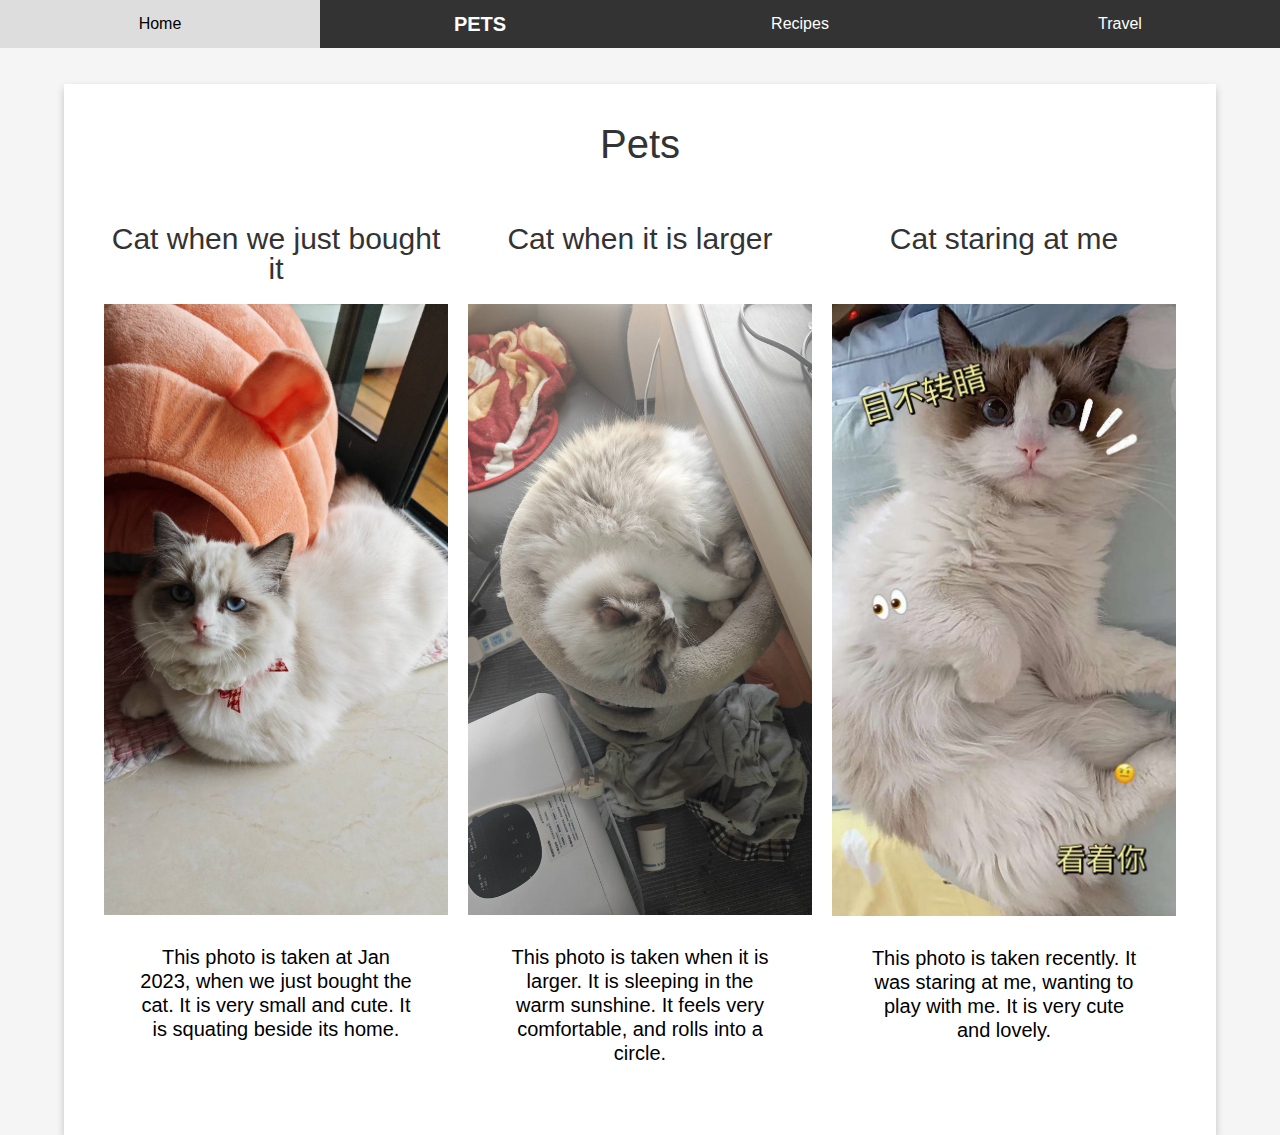
==== pets.html @ e6b9c2a6 "init" ====
<!DOCTYPE html>
<html lang="en">
<head>
    <meta charset="UTF-8">
    <meta name="viewport" content="width=device-width, initial-scale=1.0">
    <title>Pets</title>
    <link rel="stylesheet" href="css/html5reset.css">
    <link rel="stylesheet" href="css/all.css">
</head>
<body>
    <header>
        <nav>
            <ul>
                <li><a href = "index.html">Home</a></li>
                <li><a href = "pets.html"  class="current">Pets</a></li>
                <li><a href = "recipes.html">Recipes</a></li>
                <li><a href = "travel.html">Travel</a></li>
            </ul>
        </nav>
        <a href = "#main" class="skipmain">Skip to Main Content</a>
    </header>
    <main id="main">
        <h1>Pets</h1>
        <div>



            <div class="grid1">
                <div>
                    <h2>Cat when we just bought it</h2>
                    <img src="images/cat5.jpg" width = "400" alt="A small cat">
                    <p>
                        This photo is taken at Jan 2023, when we just bought the cat. It is very small and cute. It is squating beside its home.
                    </p>
                </div>
                <div>
                    <h2>Cat when it is larger</h2>
                    <img src="images/cat2.jpeg" width = "400" alt="A cat is sleeping">
                    <p>
                        This photo is taken when it is larger. It is sleeping in the warm sunshine. It feels very comfortable, and rolls into a circle.
                    </p>
                </div>
                <div>
                    <h2>Cat staring at me</h2>
                    <img src="images/cat4.jpeg" width = "400" alt="A cat is staring at me">
                    <p>
                        This photo is taken recently. It was staring at me, wanting to play with me. It is very cute and lovely.
                    </p>
                </div>
            </div>
        
        </div>
    </main>
    
</body>
</html>
---- css/all.css ----
/* 全局样式 */
body {
    font-family: 'Arial', sans-serif;
    margin: 0;
    padding: 0;
    background-color: #f5f5f5;
}

/* 导航栏样式 */
nav ul {
    list-style-type: none;
    margin: 0;
    padding: 0;
    background-color: #333;
    overflow: hidden;
    width: 100%;
}

nav ul li {
    float: left;
    width: 25%;
    vertical-align: middle;
    text-align: center;
}

nav ul li a {
    display: flex;
    color: white;
    text-align: center;
    align-items: center;
    vertical-align: middle;
    justify-content: center;
    padding: 14px 20px;
    text-decoration: none;
    height: 20px;
}

nav ul li a:hover {
    background-color: #ddd;
    color: black;
}

/* 主要内容区域 */
main {
    padding: 20px;
    background-color: #ffffff;
    margin-top: 20px;
    margin-left: 5%;
    margin-right: 5%;
    width: auto;
    /* max-width: 90%; */
    box-shadow: 0 4px 8px 0 rgba(0,0,0,0.2);
}

h1 {
    color: #333333;
    font-size: 40px;
    text-align: center;
    padding: 20px 0 20px 0;
}

h2 {
    color: #333333;
    font-size: 30px;
    text-align: center;
    padding: 40px 0 20px 0;
}

/* main div {
    display: grid;
    grid-template-columns: repeat(auto-fit, minmax(200px, 1fr));
    gap: 20px;
    padding: 20px;
} */

.grid1 {
    display: grid;
    grid-template-columns: repeat(auto-fit, minmax(200px, 1fr));
    gap: 0 20px;
    padding: 0 20px 0 20px;
}

.grid1 h2{
    min-height: 60px;
    text-align: center;
}

.grid1 p {
    font-size: 20px;
    text-align: center;
    width: 80%;
    padding-left: 10%;
    padding-top: 30px;
    padding-bottom: 50px;
    line-height: 1.2;
}

p {
    font-size: 20px;
    text-align: center;
    width: 80%;
    padding-left: 10%;
    padding-top: 30px;
    padding-bottom: 50px;
    line-height: 1.2;
}

p.travel {
    line-height: 1.5;
    padding-bottom: 20px;
    width: 60%;
    padding-left: 20%;
}

/* 图片样式 */
img {
    max-width: 100%;
    height: auto;
    display: block; /* This makes images center if you want */
    margin-left: auto;
    margin-right: auto;
    /* padding-top: 20px; */
}

/* 适应小屏幕 */
@media screen and (max-width: 600px) {
    nav ul li {
        float: none;
        width: auto;
    }
    p.travel{
        width: 100%;
        padding-left: 0%;
    }
}

.skipmain {
    color: rgba(0, 0, 0, 0);
}

.skipmain:focus {
    color: rgb(10, 21, 240);
}

.current {
    text-transform: uppercase;
    font-weight: 900;
    font-size: 20px;
}
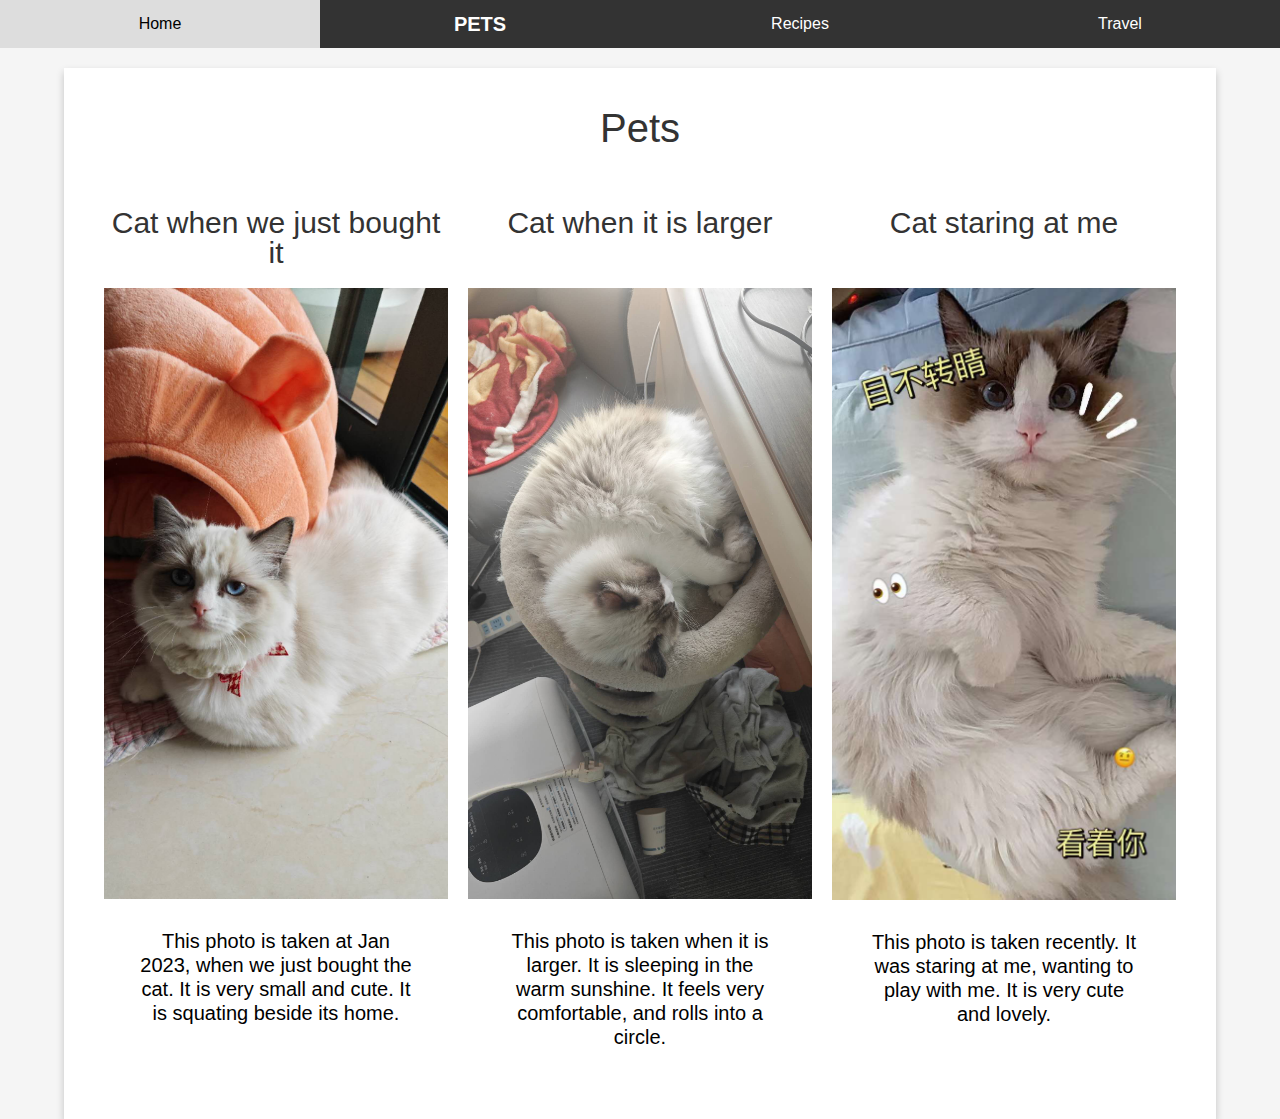
==== commit 5cda4269: "fix skip to main" ====
--- a/pets.html
+++ b/pets.html
@@ -9,6 +9,7 @@
 </head>
 <body>
     <header>
+        <a href = "#main" class="skipmain">Skip to Main Content</a>
         <nav>
             <ul>
                 <li><a href = "index.html">Home</a></li>
@@ -17,7 +18,6 @@
                 <li><a href = "travel.html">Travel</a></li>
             </ul>
         </nav>
-        <a href = "#main" class="skipmain">Skip to Main Content</a>
     </header>
     <main id="main">
         <h1>Pets</h1>
--- a/css/all.css
+++ b/css/all.css
@@ -1,4 +1,3 @@
-/* 全局样式 */
 body {
     font-family: 'Arial', sans-serif;
     margin: 0;
@@ -6,7 +5,6 @@
     background-color: #f5f5f5;
 }
 
-/* 导航栏样式 */
 nav ul {
     list-style-type: none;
     margin: 0;
@@ -17,8 +15,8 @@
 }
 
 nav ul li {
-    float: left;
-    width: 25%;
+    float: none;
+    width: auto;
     vertical-align: middle;
     text-align: center;
 }
@@ -40,7 +38,6 @@
     color: black;
 }
 
-/* 主要内容区域 */
 main {
     padding: 20px;
     background-color: #ffffff;
@@ -48,7 +45,6 @@
     margin-left: 5%;
     margin-right: 5%;
     width: auto;
-    /* max-width: 90%; */
     box-shadow: 0 4px 8px 0 rgba(0,0,0,0.2);
 }
 
@@ -65,13 +61,6 @@
     text-align: center;
     padding: 40px 0 20px 0;
 }
-
-/* main div {
-    display: grid;
-    grid-template-columns: repeat(auto-fit, minmax(200px, 1fr));
-    gap: 20px;
-    padding: 20px;
-} */
 
 .grid1 {
     display: grid;
@@ -108,38 +97,41 @@
 p.travel {
     line-height: 1.5;
     padding-bottom: 20px;
-    width: 60%;
-    padding-left: 20%;
+    width: 100%;
+    padding-left: 0%;
 }
 
-/* 图片样式 */
 img {
     max-width: 100%;
     height: auto;
-    display: block; /* This makes images center if you want */
+    display: block;
     margin-left: auto;
     margin-right: auto;
-    /* padding-top: 20px; */
 }
 
-/* 适应小屏幕 */
-@media screen and (max-width: 600px) {
+@media screen and (min-width: 600px) {
     nav ul li {
-        float: none;
-        width: auto;
+        float: left;
+        width: 25%;
     }
     p.travel{
-        width: 100%;
-        padding-left: 0%;
+        width: 60%;
+        padding-left: 20%;
     }
 }
 
 .skipmain {
-    color: rgba(0, 0, 0, 0);
+    /* color: rgba(0, 0, 0, 0); */
+    position: fixed;
+    top: -100px;
 }
 
 .skipmain:focus {
     color: rgb(10, 21, 240);
+    top: 10px;
+    left: 10px;
+    background-color: yellow;
+    font-size: 15px;
 }
 
 .current {
